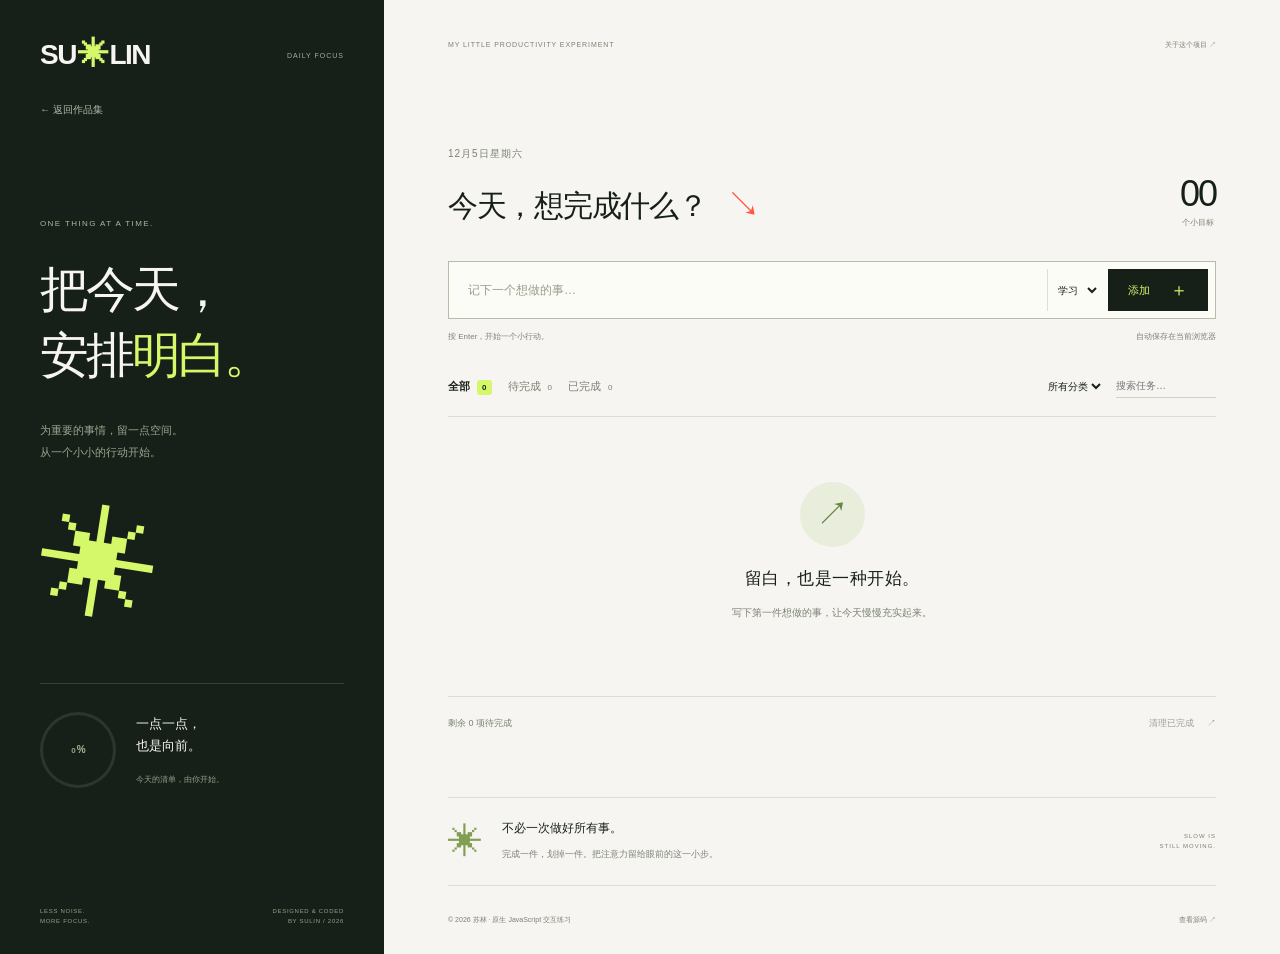
==== 1.html @ 7ba2c5b1 "Redesign portfolio with animated gallery and persistent task app" ====
<!DOCTYPE html>
<html lang="zh-CN">
<head>
  <meta charset="UTF-8"><meta name="viewport" content="width=device-width, initial-scale=1"><meta name="theme-color" content="#f6f5f1">
  <title>把今天，安排明白｜苏林的交互待办清单</title>
  <meta name="description" content="苏林的 JavaScript 待办清单：添加、分类、搜索、编辑和筛选任务，支持本地保存与撤销删除，让注意力回到重要的事。">
  <meta name="author" content="苏林"><link rel="canonical" href="https://sulin1122.github.io/1.html"><link rel="icon" href="./images/logo.svg" type="image/svg+xml"><link rel="stylesheet" href="./todo.css"><script src="./todo.js" defer></script>
</head>
<body>
  <a class="skip-link" href="#task-panel">跳到任务清单</a>
  <div class="app-shell">
    <aside class="focus-sidebar">
      <a class="brand" href="./">SU<span>✳</span>LIN<span class="brand-sub">DAILY FOCUS</span></a>
      <a class="back-link" href="./#works">← 返回作品集</a>
      <div class="sidebar-intro"><p class="eyebrow">ONE THING AT A TIME.</p><h1>把今天，<br>安排<span>明白。</span></h1><p class="sidebar-description">为重要的事情，留一点空间。<br>从一个小小的行动开始。</p><span class="sidebar-star" aria-hidden="true">✳</span></div>
      <div class="day-progress"><div class="progress-ring" role="img" aria-label="任务完成进度 0%"><span id="progress-number">0<span>%</span></span></div><div><p>一点一点，<br>也是向前。</p><span id="progress-caption">今天的清单，由你开始。</span></div></div>
      <div class="sidebar-bottom"><span>LESS NOISE.<br>MORE FOCUS.</span><span>DESIGNED & CODED<br>BY SULIN / 2026</span></div>
    </aside>
    <main class="task-panel" id="task-panel">
      <div class="panel-meta"><span>MY LITTLE PRODUCTIVITY EXPERIMENT</span><a href="./#about">关于这个项目 ↗</a></div>
      <div class="panel-heading"><div><p id="today-label" class="eyebrow">今天，是新的一页。</p><h2>今天，想完成什么？<span>↘</span></h2></div><span class="task-total"><strong id="task-total">00</strong><span>个小目标</span></span></div>
      <form class="task-form" id="task-form"><label class="sr-only" for="todoInput">新的待办事项</label><input id="todoInput" name="task" maxlength="120" placeholder="记下一个想做的事…" required autocomplete="off"><label class="sr-only" for="new-category">新任务分类</label><select id="new-category" name="category"><option value="learning">学习</option><option value="project">项目</option><option value="life">生活</option></select><button type="submit" id="addButton">添加 <span>＋</span></button></form>
      <div class="form-hint"><span>按 Enter，开始一个小行动。</span><span id="storage-state">自动保存在当前浏览器</span></div>
      <div class="task-toolbar"><div class="state-filters" role="group" aria-label="按完成状态筛选"><button type="button" data-state="all" class="is-active" aria-pressed="true">全部 <span id="all-count">0</span></button><button type="button" data-state="active" aria-pressed="false">待完成 <span id="active-count">0</span></button><button type="button" data-state="done" aria-pressed="false">已完成 <span id="done-count">0</span></button></div><div class="list-tools"><label class="sr-only" for="category-filter">按分类筛选</label><select id="category-filter"><option value="all">所有分类</option><option value="learning">学习</option><option value="project">项目</option><option value="life">生活</option></select><label class="sr-only" for="task-search">搜索任务</label><input type="search" id="task-search" placeholder="搜索任务…" maxlength="120"></div></div>
      <ul id="todoList" class="todo-list" aria-label="待办事项"></ul>
      <div id="emptyMessage" class="empty-state"><span class="empty-symbol" aria-hidden="true">↗</span><h3>留白，也是一种开始。</h3><p>写下第一件想做的事，让今天慢慢充实起来。</p></div>
      <div class="list-footer"><p id="todoCount" aria-live="polite">剩余 0 项待完成</p><button type="button" id="clear-completed" disabled>清理已完成 <span>↗</span></button></div>
      <div class="focus-note"><span class="note-star" aria-hidden="true">✳</span><div><p>不必一次做好所有事。</p><span>完成一件，划掉一件。把注意力留给眼前的这一小步。</span></div><span class="note-code">SLOW IS<br>STILL MOVING.</span></div>
      <footer class="app-footer"><span>© 2026 苏林 · 原生 JavaScript 交互练习</span><a href="https://github.com/sulin1122/sulin1122.github.io" target="_blank" rel="noopener noreferrer">查看源码 ↗</a></footer>
    </main>
  </div>
  <div id="task-toast" class="task-toast" role="status" aria-live="polite"><span id="toast-text"></span><button type="button" id="undo-delete" hidden>撤销</button></div>
</body>
</html>
---- todo.css ----
:root{--ink:#172018;--paper:#f6f5f1;--line:#dcdfd2;--muted:#7b8273;--lime:#d5f86b;--accent:#ff563e}*{box-sizing:border-box}body{margin:0;color:var(--ink);background:var(--paper);font-family:Arial,"PingFang SC","Microsoft YaHei",sans-serif;-webkit-font-smoothing:antialiased}a{color:inherit;text-decoration:none}button,input,select{font:inherit;color:inherit}button{cursor:pointer}button:disabled{opacity:.4;cursor:default}button:focus-visible,a:focus-visible,input:focus-visible,select:focus-visible{outline:3px solid var(--accent);outline-offset:4px}[hidden]{display:none!important}::selection{background:var(--lime)}.sr-only{position:absolute;width:1px;height:1px;padding:0;overflow:hidden;clip:rect(0,0,0,0);white-space:nowrap}.skip-link{position:fixed;top:-80px;left:20px;z-index:100;background:var(--lime);padding:15px}.skip-link:focus{top:20px}.app-shell{min-height:100svh;display:grid;grid-template-columns:minmax(290px,30%) 1fr;max-width:1920px;margin:auto}.focus-sidebar{background:var(--ink);color:var(--paper);padding:37px 40px 28px;display:flex;flex-direction:column;position:relative;overflow:hidden}.brand{display:flex;align-items:center;gap:2px;font-size:28px;font-weight:900;letter-spacing:-1.5px}.brand>span:first-child{color:var(--lime);font-size:31px}.brand-sub{font-size:7px;color:#aaa;letter-spacing:1px;font-weight:400;margin-left:auto}.back-link{font-size:10px;color:#b4b9aa;margin-top:30px;width:max-content}.back-link:hover{color:var(--lime)}.sidebar-intro{margin:100px 0 55px;position:relative}.eyebrow{font-size:8px;letter-spacing:1.4px;line-height:1.8;margin:0 0 26px}.sidebar-intro>.eyebrow{color:#adb69e}.sidebar-intro h1{font-size:clamp(35px,3.8vw,60px);line-height:1.35;font-weight:500;letter-spacing:-3px;margin:0}.sidebar-intro h1 span{color:var(--lime)}.sidebar-description{font-size:11px;line-height:2;color:#9ca68e;margin:30px 0 0}.sidebar-star{display:block;font-size:120px;line-height:1;color:var(--lime);margin-top:45px;transform:rotate(9deg);width:max-content}.day-progress{display:flex;gap:20px;align-items:center;border-top:1px solid #ffffff25;padding-top:28px}.progress-ring{--progress:0deg;width:76px;height:76px;border-radius:50%;background:conic-gradient(var(--lime) var(--progress),#ffffff18 0);display:grid;place-items:center;position:relative;flex-shrink:0}.progress-ring:before{content:"";position:absolute;inset:3px;background:var(--ink);border-radius:50%}.progress-ring>span{position:relative;font-size:22px;font-weight:bold;letter-spacing:-1px}.progress-ring>span>span{font-size:10px;margin-left:2px;color:#adb69e}.day-progress>div>p{font-size:13px;margin:0 0 10px;line-height:1.7}.day-progress>div>span{font-size:8px;color:#97a28c;line-height:1.7}.sidebar-bottom{margin-top:auto;padding-top:65px;display:flex;justify-content:space-between;gap:20px;font-size:6px;line-height:1.7;letter-spacing:.7px;color:#97a28c}.sidebar-bottom>span:last-child{text-align:right}.task-panel{padding:39px clamp(30px,5vw,100px) 28px;min-width:0}.panel-meta{font-size:7px;letter-spacing:.9px;display:flex;justify-content:space-between;gap:20px;color:var(--muted);line-height:1.6}.panel-meta>a{letter-spacing:0}.panel-meta>a:hover{color:var(--ink)}.panel-heading{margin:95px 0 33px;display:flex;justify-content:space-between;align-items:flex-end;gap:20px}.panel-heading .eyebrow{font-size:10px;letter-spacing:1px;color:var(--muted);margin-bottom:16px}.panel-heading h2{font-size:clamp(23px,2.35vw,38px);letter-spacing:-1.3px;font-weight:500;margin:0;line-height:1.4}.panel-heading h2>span{color:var(--accent);display:inline-block;margin-left:20px;font-size:35px}.task-total{display:flex;flex-direction:column;align-items:center;gap:5px;flex-shrink:0}.task-total>strong{font-size:36px;letter-spacing:-2px;font-weight:400;line-height:1}.task-total>span{font-size:8px;color:var(--muted)}.task-form{display:flex;border:1px solid #b6bdaa;background:#fbfcf6;padding:7px;gap:8px}.task-form>input{flex:1;min-width:0;border:0;background:none;padding:10px 12px;font-size:12px;outline-offset:0}.task-form>input::placeholder{color:#979e8c}.task-form>select{background:none;border:0;border-left:1px solid var(--line);font-size:10px;padding:0 6px;max-width:85px}.task-form>button{background:var(--ink);border:0;color:var(--lime);padding:12px 20px;font-size:11px;display:flex;gap:20px;align-items:center;white-space:nowrap}.task-form>button>span{font-size:18px;line-height:1}.task-form>button:hover{background:#34452f}.form-hint{display:flex;justify-content:space-between;gap:20px;margin-top:11px;font-size:8px;line-height:1.7;color:var(--muted)}.task-toolbar{display:flex;justify-content:space-between;gap:15px;align-items:center;border-bottom:1px solid var(--line);padding:30px 0 17px;flex-wrap:wrap}.state-filters{display:flex;gap:16px}.state-filters>button{padding:5px 0;border:0;background:none;color:var(--muted);font-size:11px;white-space:nowrap}.state-filters>button>span{font-size:8px;margin-left:4px}.state-filters>button.is-active{color:var(--ink);font-weight:bold}.state-filters>button.is-active>span{color:var(--ink);background:var(--lime);padding:3px 5px;border-radius:3px}.list-tools{display:flex;gap:12px}.list-tools>select{border:0;background:none;font-size:10px;max-width:90px}.list-tools>input{width:100px;min-width:0;background:none;border:0;border-bottom:1px solid #ced3c4;font-size:10px;padding:6px 0}.todo-list{list-style:none;margin:0;padding:0}.todo-item{display:flex;align-items:center;gap:15px;padding:22px 0;border-bottom:1px solid var(--line);min-height:78px;animation:item-in .25s ease-out}.todo-checkbox{appearance:none;width:20px;height:20px;margin:0;border:1px solid #b9c1ac;background:transparent;cursor:pointer;flex-shrink:0;display:grid;place-content:center;border-radius:50%}.todo-checkbox:checked{background:var(--ink);border-color:var(--ink)}.todo-checkbox:checked:after{content:'✓';color:var(--lime);font-size:12px}.todo-body{flex:1;min-width:0}.todo-text{font-size:12px;line-height:1.8;overflow-wrap:anywhere}.completed .todo-text{text-decoration:line-through;color:#939b86}.todo-category{font-size:7px;padding:4px 7px;border:1px solid #d3dbc6;border-radius:3px;color:#68745b;display:inline-block;margin-top:6px;background:#eaf0df}.todo-category[data-category=project]{background:#f6e6dc;color:#986144;border-color:#e9d3c3}.todo-category[data-category=life]{background:#e4e8f5;color:#5e6f9b;border-color:#d3dced}.todo-tools{display:flex;gap:10px;margin-left:auto}.todo-tools>button{background:none;border:0;color:#8b937e;font-size:9px;padding:8px 2px}.todo-tools>button:hover{color:var(--accent)}.delete-button{font-size:21px!important;font-weight:300;line-height:1}.edit-input{width:100%;background:#fff;border:1px solid #a4b58c;padding:8px;font-size:12px}.empty-state{text-align:center;padding:65px 12px 74px}.empty-symbol{display:grid;place-items:center;width:65px;height:65px;border-radius:50%;background:#e8eedb;font-size:33px;color:#658342;margin:0 auto 20px}.empty-state h3{font-size:17px;font-weight:400;letter-spacing:.5px;margin:0 0 13px}.empty-state p{font-size:10px;line-height:1.9;color:var(--muted);margin:0}.list-footer{border-top:1px solid var(--line);display:flex;align-items:center;justify-content:space-between;gap:20px;padding-top:17px}.todo-list:not(:empty)+.empty-state[hidden]+.list-footer{border-top:0}.list-footer>p{font-size:9px;color:var(--muted);margin:0;line-height:1.7}.list-footer>button{border:0;background:none;padding:3px 0;font-size:9px;white-space:nowrap}.list-footer>button>span{margin-left:10px}.list-footer>button:not(:disabled):hover{color:var(--accent)}.focus-note{margin-top:64px;border-top:1px solid var(--line);border-bottom:1px solid var(--line);padding:22px 0;display:flex;gap:19px;align-items:center}.note-star{font-size:35px;line-height:1;color:#819e54}.focus-note>div{flex:1}.focus-note p{font-size:12px;margin:0 0 9px}.focus-note>div>span{font-size:9px;color:var(--muted);line-height:1.9;display:block}.note-code{font-size:6px;line-height:1.7;letter-spacing:1px;color:var(--muted);text-align:right}.app-footer{display:flex;justify-content:space-between;gap:20px;font-size:7px;line-height:1.9;color:var(--muted);margin-top:27px}.app-footer a:hover{color:var(--ink)}.task-toast{position:fixed;bottom:30px;left:50%;transform:translate(-50%,20px);opacity:0;pointer-events:none;background:var(--ink);color:var(--paper);border-radius:6px;padding:16px 22px;display:flex;align-items:center;gap:22px;box-shadow:0 9px 30px #0003;z-index:100;transition:opacity .2s,transform .2s;max-width:calc(100% - 35px);font-size:11px;line-height:1.8}.task-toast.is-visible{opacity:1;transform:translate(-50%,0);pointer-events:auto}.task-toast>button{color:var(--lime);font-size:11px;background:none;border:0;border-bottom:1px solid var(--lime);padding:2px 0;white-space:nowrap}@keyframes item-in{from{opacity:0;transform:translateY(6px)}to{opacity:1;transform:translateY(0)}}
@media(min-width:1600px){.focus-sidebar{padding-left:60px;padding-right:60px}.sidebar-intro{margin-top:130px}.panel-heading{margin-top:130px}.todo-text{font-size:14px}.todo-item{padding:26px 0}.focus-note{margin-top:85px}}
@media(max-width:1100px){.focus-sidebar{padding:30px 25px}.brand-sub{display:none}.task-panel{padding:33px 32px 25px}.sidebar-intro{margin-top:85px}.sidebar-intro h1{font-size:37px;letter-spacing:-2px}.day-progress{gap:12px}.progress-ring{width:60px;height:60px}.progress-ring>span{font-size:19px}.panel-heading{margin-top:80px}.panel-meta{font-size:6px}.panel-heading h2{font-size:25px}.panel-heading h2>span{margin-left:8px;font-size:28px}.task-total>strong{font-size:29px}.task-toolbar{gap:20px}.list-tools{margin-left:auto}.state-filters{gap:12px}.task-form>button{gap:12px;padding:12px 15px}.focus-note{gap:12px}.note-code{display:none}.sidebar-bottom{font-size:5px}}
@media(max-width:760px){.app-shell{grid-template-columns:1fr}.focus-sidebar{padding:25px 24px 30px}.brand-sub{display:inline-block}.brand{font-size:25px}.brand>span:first-child{font-size:28px}.back-link{position:absolute;right:24px;top:72px;margin:0;font-size:9px}.sidebar-intro{margin:45px 0 23px}.sidebar-intro>.eyebrow{font-size:7px;margin-bottom:14px}.sidebar-intro h1{font-size:40px;line-height:1.25;letter-spacing:-2px}.sidebar-description{font-size:10px;margin-top:18px;line-height:1.9}.sidebar-star{position:absolute;right:0;top:16px;font-size:83px;margin:0}.day-progress{border-top:1px solid #ffffff25;padding-top:20px;gap:15px}.progress-ring{height:49px;width:49px}.progress-ring>span{font-size:18px}.progress-ring>span>span{font-size:8px}.day-progress>div>p{font-size:11px;line-height:1.7;margin-bottom:5px}.day-progress>div>p>br{display:none}.day-progress>div>span{font-size:8px}.sidebar-bottom{display:none}.task-panel{padding:25px 24px 24px}.panel-meta{font-size:6px;letter-spacing:.3px}.panel-meta>a{font-size:7px}.panel-heading{margin:43px 0 25px}.panel-heading h2{font-size:24px;letter-spacing:-1px}.panel-heading h2>span{font-size:25px;margin-left:10px}.panel-heading .eyebrow{font-size:9px;letter-spacing:.5px;margin-bottom:13px}.task-total>strong{font-size:27px}.task-total>span{font-size:7px}.task-form{padding:5px;gap:3px}.task-form>input{font-size:11px;padding:12px 8px}.task-form>select{font-size:9px;width:51px;padding-left:2px}.task-form>button{font-size:10px;padding:11px 12px;gap:8px}.task-form>button>span{font-size:15px}.form-hint{font-size:7px;gap:12px}.task-toolbar{padding-top:28px;gap:19px}.state-filters{gap:20px}.state-filters>button{font-size:11px}.list-tools{width:100%;justify-content:space-between;gap:20px}.list-tools>select{font-size:10px}.list-tools>input{font-size:10px;width:135px}.todo-item{gap:12px;padding:18px 0}.todo-text{font-size:12px}.todo-checkbox{height:19px;width:19px}.todo-tools{gap:9px}.todo-tools>button{font-size:9px}.empty-state{padding:48px 5px 55px}.empty-state h3{font-size:16px}.empty-state p{font-size:9px}.empty-symbol{height:53px;width:53px;font-size:29px}.list-footer{gap:12px}.list-footer>p,.list-footer>button{font-size:8px}.focus-note{margin-top:42px;padding:22px 0;gap:14px}.focus-note p{font-size:11px}.focus-note>div>span{font-size:8px}.note-star{font-size:29px}.app-footer{font-size:6px;gap:15px;margin-top:24px}.task-toast{bottom:22px;font-size:10px;padding:13px 18px;width:max-content}.task-toast>button{font-size:10px}}
@media(max-width:370px){.focus-sidebar,.task-panel{padding-left:20px;padding-right:20px}.panel-heading h2{font-size:21px}.panel-heading h2>span{margin-left:6px;font-size:22px}.task-form>button{padding:11px 9px;gap:3px}.task-form>input{padding-left:6px;font-size:10px}.form-hint{font-size:6px}.state-filters{gap:16px}.sidebar-star{font-size:70px}}
@media(prefers-reduced-motion:reduce){*,*:before,*:after{animation:none!important;transition:none!important}}
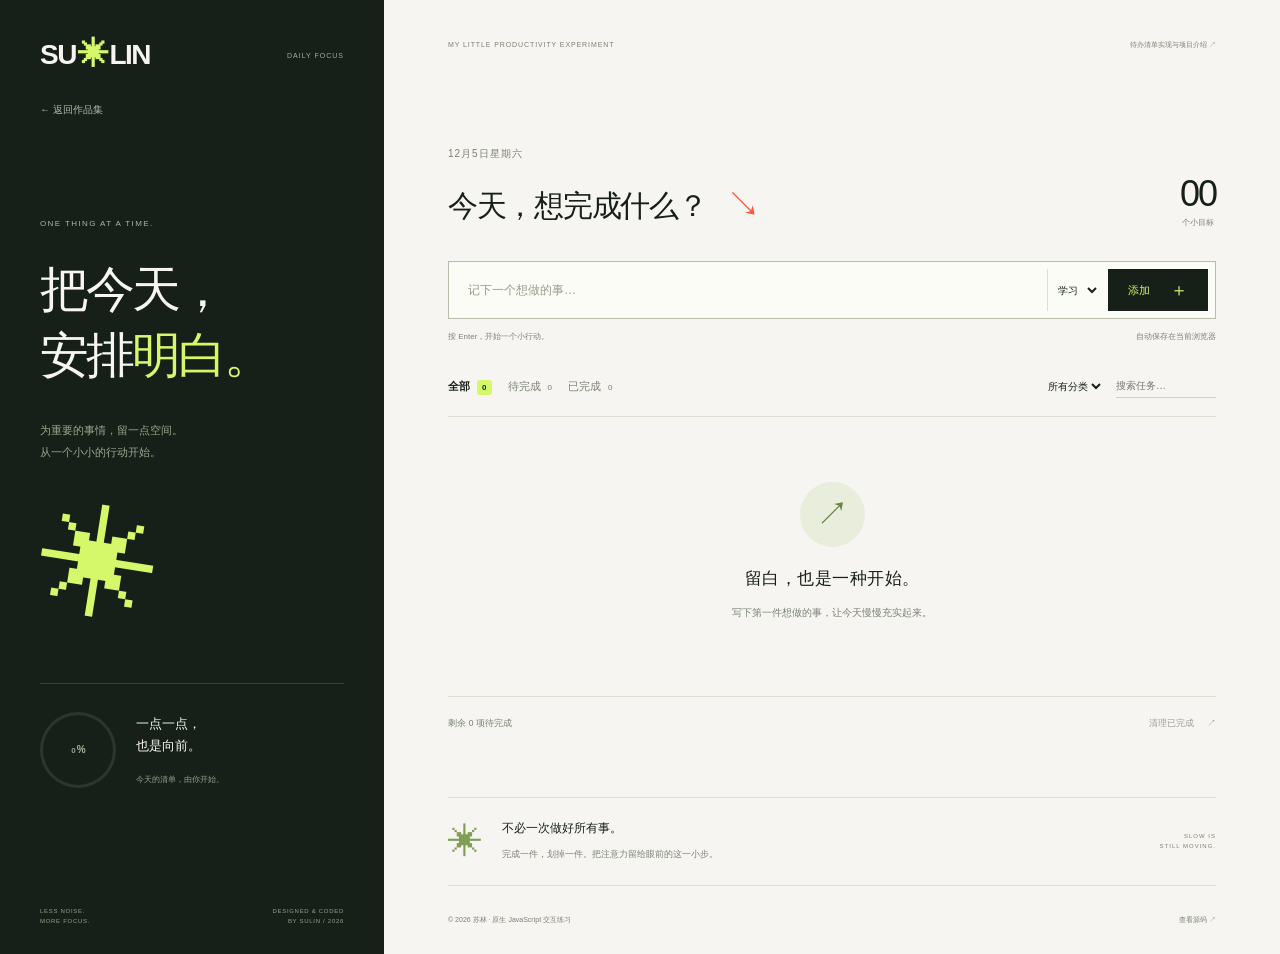
==== commit ab8c934c: "Improve portfolio SEO and add crawlable project pages" ====
--- a/1.html
+++ b/1.html
@@ -17,7 +17,7 @@
       <div class="sidebar-bottom"><span>LESS NOISE.<br>MORE FOCUS.</span><span>DESIGNED & CODED<br>BY SULIN / 2026</span></div>
     </aside>
     <main class="task-panel" id="task-panel">
-      <div class="panel-meta"><span>MY LITTLE PRODUCTIVITY EXPERIMENT</span><a href="./#about">关于这个项目 ↗</a></div>
+      <div class="panel-meta"><span>MY LITTLE PRODUCTIVITY EXPERIMENT</span><a href="./projects/javascript-todo.html">待办清单实现与项目介绍 ↗</a></div>
       <div class="panel-heading"><div><p id="today-label" class="eyebrow">今天，是新的一页。</p><h2>今天，想完成什么？<span>↘</span></h2></div><span class="task-total"><strong id="task-total">00</strong><span>个小目标</span></span></div>
       <form class="task-form" id="task-form"><label class="sr-only" for="todoInput">新的待办事项</label><input id="todoInput" name="task" maxlength="120" placeholder="记下一个想做的事…" required autocomplete="off"><label class="sr-only" for="new-category">新任务分类</label><select id="new-category" name="category"><option value="learning">学习</option><option value="project">项目</option><option value="life">生活</option></select><button type="submit" id="addButton">添加 <span>＋</span></button></form>
       <div class="form-hint"><span>按 Enter，开始一个小行动。</span><span id="storage-state">自动保存在当前浏览器</span></div>
@@ -31,4 +31,4 @@
   </div>
   <div id="task-toast" class="task-toast" role="status" aria-live="polite"><span id="toast-text"></span><button type="button" id="undo-delete" hidden>撤销</button></div>
 </body>
-</html>
+</html>
